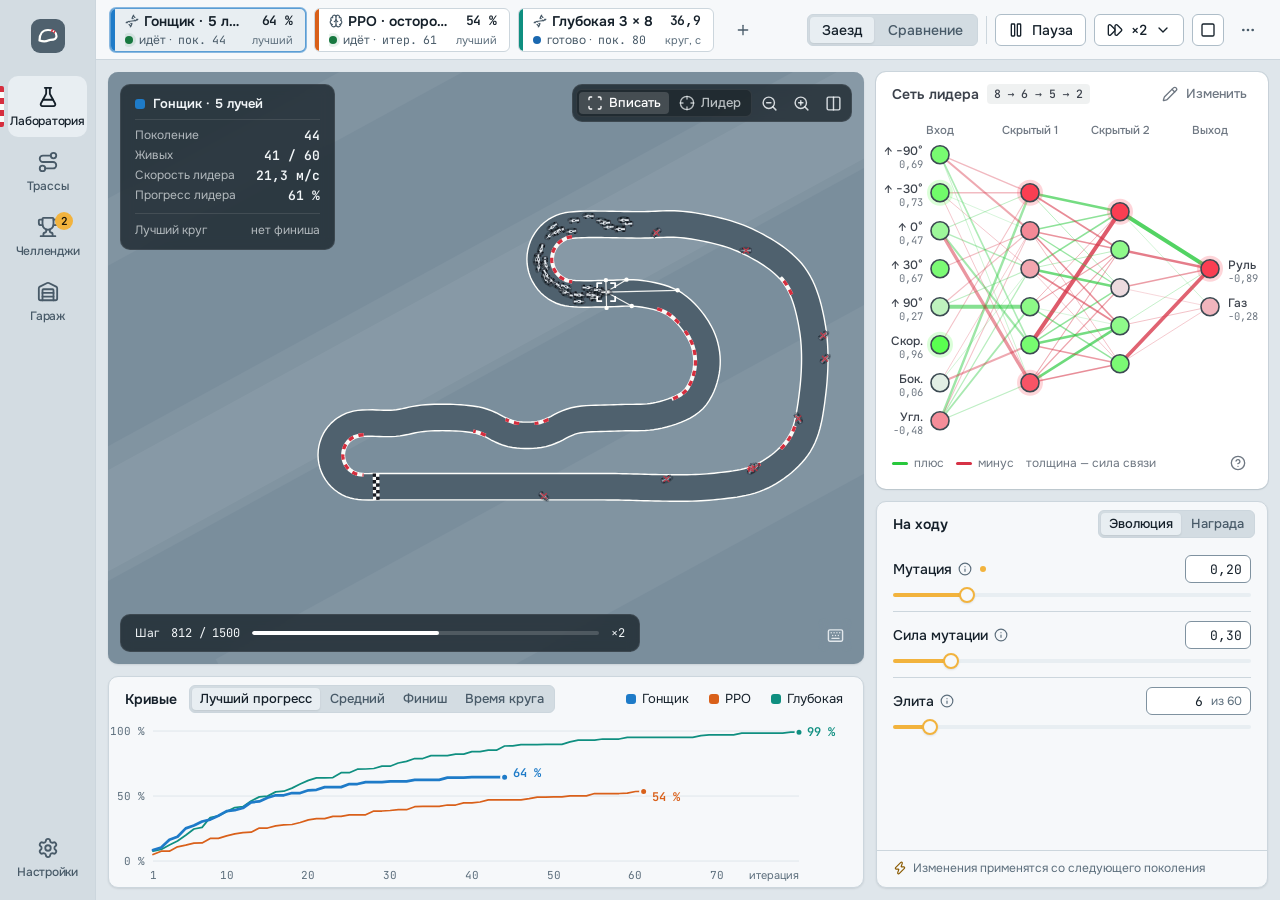
==== docs/design/lab-ui/prototype/lab.html @ db844279 "docs: add lab ui prototype Static clickable prototype of the lab screens: run view with two parallel" ====
<!doctype html>
<html lang="ru">
<head>
  <meta charset="utf-8">
  <meta name="viewport" content="width=device-width, initial-scale=1">
  <meta name="color-scheme" content="dark light">
  <title>Лаборатория — заезд</title>
  <link rel="stylesheet" href="assets/lab.css">
</head>
<body>
<script src="assets/icons.js"></script>
<div class="shell">
  <nav class="rail" aria-label="Разделы">
    <a class="rail-brand" href="index.html" aria-label="Лаборатория: на главную">
      <svg viewBox="0 0 34 34" aria-hidden="true"><rect width="34" height="34" rx="9" fill="#4f616e"/><path d="M8.5 21.5c0-6.5 3.4-10.5 8.5-10.5s8.5 2.6 8.5 6.2-3.6 3.6-6.2 3.6-3.2 3.2-10.8.7z" fill="none" stroke="#fffffc" stroke-width="2.2" stroke-linejoin="round"/><path d="M20.4 11.3l3.6 2.1" stroke="#d62e3e" stroke-width="2.8" stroke-dasharray="1.6 1.2"/></svg>
    </a>
    <a class="rail-item" href="lab.html" aria-current="page"><svg class="icon"><use href="#i-flask-conical"/></svg><span>Лаборатория</span></a>
    <a class="rail-item" href="track-editor.html"><svg class="icon"><use href="#i-route"/></svg><span>Трассы</span></a>
    <a class="rail-item" href="challenges.html"><svg class="icon"><use href="#i-trophy"/></svg><span>Челленджи</span><b class="rail-badge" aria-label="2 новых">2</b></a>
    <a class="rail-item" href="demo.html"><svg class="icon"><use href="#i-warehouse"/></svg><span>Гараж</span></a>
    <div class="rail-spacer"></div>
    <a class="rail-item" href="#settings"><svg class="icon"><use href="#i-settings"/></svg><span>Настройки</span></a>
  </nav>

  <main class="screen" id="main">
    <header class="runbar">
      <div class="run-tabs" role="tablist" aria-label="Запуски">
        <button class="run-tab" role="tab" aria-selected="true" style="--c: var(--run-1)">
          <span class="run-tab-name"><svg class="icon" aria-label="Эволюция"><use href="#i-dna"/></svg>Гонщик · 5 лучей</span>
          <span class="run-tab-best mono">64 %</span>
          <span class="run-tab-meta"><i class="dot dot-running" aria-hidden="true"></i>идёт · <span class="mono">пок. 44</span></span>
          <span class="run-tab-cap">лучший</span>
        </button>
        <button class="run-tab" role="tab" aria-selected="false" style="--c: var(--run-2)">
          <span class="run-tab-name"><svg class="icon" aria-label="PPO"><use href="#i-brain"/></svg>PPO · осторожный</span>
          <span class="run-tab-best mono">54 %</span>
          <span class="run-tab-meta"><i class="dot dot-running" aria-hidden="true"></i>идёт · <span class="mono">итер. 61</span></span>
          <span class="run-tab-cap">лучший</span>
        </button>
        <button class="run-tab" role="tab" aria-selected="false" style="--c: var(--run-3)">
          <span class="run-tab-name"><svg class="icon" aria-label="Эволюция"><use href="#i-dna"/></svg>Глубокая 3 × 8</span>
          <span class="run-tab-best mono">36,9</span>
          <span class="run-tab-meta"><i class="dot dot-finished" aria-hidden="true"></i>готово · <span class="mono">пок. 80</span></span>
          <span class="run-tab-cap">круг, с</span>
        </button>
        <a class="btn btn-ghost" href="new-run.html" title="Новый запуск (N)"><svg class="icon"><use href="#i-plus"/></svg><span class="new-label">Новый запуск</span></a>
      </div>

      <div class="transport" role="group" aria-label="Управление запуском «Гонщик · 5 лучей»">
        <div class="seg view-switch" data-seg role="group" aria-label="Вид">
          <button aria-pressed="true" onclick="location.href='lab.html'+location.search">Заезд</button>
          <button aria-pressed="false" onclick="location.href='compare.html'+location.search">Сравнение</button>
        </div>
        <span class="runbar-sep hide-narrow"></span>
        <button class="btn" title="Пауза (пробел)"><svg class="icon"><use href="#i-pause"/></svg><span class="label-wide">Пауза</span></button>
        <div class="seg seg-mono seg-speed" data-seg role="group" aria-label="Скорость симуляции">
          <button aria-pressed="false">×1</button><button aria-pressed="true">×2</button><button aria-pressed="false">×4</button><button aria-pressed="false">×8</button><button aria-pressed="false">макс</button>
        </div>
        <button class="btn speed-menu" title="Скорость симуляции (1–5)" aria-haspopup="menu"><svg class="icon"><use href="#i-fast-forward"/></svg><span class="mono">×2</span><svg class="icon"><use href="#i-chevron-down"/></svg></button>
        <button class="btn btn-icon" title="Остановить" aria-label="Остановить"><svg class="icon"><use href="#i-square"/></svg></button>
        <button class="btn btn-icon btn-ghost" title="Ещё" aria-label="Ещё действия" aria-haspopup="menu"><svg class="icon"><use href="#i-ellipsis"/></svg></button>
      </div>
    </header>

    <div class="lab-body" id="body">
      <div class="stage-wrap">
        <section class="stage" aria-label="Трасса circuit, запуск «Гонщик · 5 лучей»">
          <canvas id="stageA" tabindex="0" aria-label="Трасса с машинками. Колесо мыши — масштаб, перетаскивание — сдвиг"></canvas>
          <div class="stage-overlay tl">
            <dl class="glass hud" aria-label="Показатели поколения">
              <div class="hud-run"><i class="swatch" style="--c: var(--run-1)"></i>Гонщик · 5 лучей</div>
              <dt>Поколение</dt><dd>44</dd>
              <dt>Живых</dt><dd>41 / 60</dd>
              <dt class="hud-extra">Скорость лидера</dt><dd class="hud-extra">21,3 м/с</dd>
              <dt>Прогресс лидера</dt><dd>61 %</dd>
              <div class="hud-lap hud-extra"><span style="color: rgba(242,246,248,.68)">Лучший круг</span><span style="color: rgba(242,246,248,.68)">нет финиша</span></div>
            </dl>
          </div>
          <div class="stage-overlay tr">
            <div class="glass toolgroup" role="group" aria-label="Камера">
              <div class="seg seg-sm" data-seg>
                <button aria-pressed="true" title="Вписать трассу (C)"><svg class="icon"><use href="#i-scan"/></svg>Вписать</button>
                <button aria-pressed="false" title="Следить за лидером (C)"><svg class="icon"><use href="#i-crosshair"/></svg>Лидер</button>
              </div>
              <button class="glass-btn" aria-label="Уменьшить (−)" title="Уменьшить (−)"><svg class="icon"><use href="#i-zoom-out"/></svg></button>
              <button class="glass-btn" aria-label="Увеличить (+)" title="Увеличить (+)"><svg class="icon"><use href="#i-zoom-in"/></svg></button>
              <button class="glass-btn split-toggle" aria-label="Два запуска рядом (V)" title="Два запуска рядом (V)" onclick="toggleSplit()"><svg class="icon"><use href="#i-columns-2"/></svg></button>
            </div>
          </div>
          <div class="stage-overlay bl">
            <div class="glass gen-strip">
              <span>Шаг</span><span class="mono">812 / 1500</span>
              <span class="progress" aria-hidden="true"><i style="width: 54%"></i></span>
              <span class="mono hud-extra">×2</span>
            </div>
          </div>
          <div class="stage-overlay br">
            <button class="glass glass-btn" style="width:34px;height:34px" aria-label="Клавиши (?)" title="Клавиши (?)"><svg class="icon"><use href="#i-keyboard"/></svg></button>
          </div>
        </section>

        <section class="stage" id="stageBWrap" hidden aria-label="Трасса circuit, запуск «PPO · осторожный»">
          <canvas id="stageB"></canvas>
          <div class="stage-overlay tl">
            <dl class="glass hud">
              <div class="hud-run"><i class="swatch" style="--c: var(--run-2)"></i>PPO · осторожный</div>
              <dt>Итерация</dt><dd>61</dd>
              <dt>Машинок</dt><dd>32</dd>
              <dt>Прогресс лидера</dt><dd>54 %</dd>
            </dl>
          </div>
          <div class="stage-overlay tr">
            <div class="glass toolgroup"><div class="seg seg-sm" data-seg><button aria-pressed="true"><svg class="icon"><use href="#i-scan"/></svg>Вписать</button><button aria-pressed="false"><svg class="icon"><use href="#i-crosshair"/></svg>Лидер</button></div></div>
          </div>
        </section>
      </div>

      <aside class="side">
        <section class="board" aria-labelledby="net-title">
          <header class="card-head">
            <h2 class="card-title" id="net-title">Сеть лидера</h2>
            <span class="tag mono">8 → 6 → 5 → 2</span>
            <span class="head-spacer"></span>
            <button class="btn btn-ghost btn-sm" title="Структура меняется в новом запуске"><svg class="icon"><use href="#i-pencil"/></svg>Изменить</button>
          </header>
          <svg class="net" id="net" role="img" aria-label="Граф сети лидера: 8 входов, слои 6 и 5, 2 выхода"></svg>
          <footer class="board-foot">
            <span class="legend-swatch"><i style="background: var(--net-edge-pos)"></i>плюс</span>
            <span class="legend-swatch"><i style="background: var(--net-edge-neg)"></i>минус</span>
            <span>толщина — сила связи</span>
            <span class="head-spacer"></span>
            <button class="btn btn-ghost btn-sm btn-icon" aria-label="Как читать граф" title="Как читать граф"><svg class="icon"><use href="#i-circle-help"/></svg></button>
          </footer>
        </section>

        <section class="card live" aria-labelledby="live-title">
          <header class="card-head">
            <h2 class="card-title" id="live-title">На ходу</h2>
            <span class="head-spacer"></span>
            <div class="seg seg-sm" role="tablist" aria-label="Что менять на ходу">
              <button role="tab" aria-selected="true" aria-controls="live-evo">Эволюция</button>
              <button role="tab" aria-selected="false" aria-controls="live-reward">Награда</button>
            </div>
          </header>
          <div class="card-body">
            <div id="live-evo" role="tabpanel">
              <div class="param param-compact is-changed">
                <label class="param-label" for="mut">Мутация <span class="help" title="Какая доля весов меняется у каждого потомка"><svg class="icon"><use href="#i-info"/></svg></span></label>
                <span class="param-value"><span class="value-field"><input id="mut" value="0,20" inputmode="decimal" aria-label="Мутация, значение"></span></span>
                <input class="range param-range" type="range" min="0.01" max="1" step="0.01" value="0.2" aria-label="Мутация">
              </div>
              <div class="param param-compact">
                <label class="param-label" for="mscale">Сила мутации <span class="help" title="Насколько сильно меняется вес"><svg class="icon"><use href="#i-info"/></svg></span></label>
                <span class="param-value"><span class="value-field"><input id="mscale" value="0,30" inputmode="decimal" aria-label="Сила мутации, значение"></span></span>
                <input class="range param-range" type="range" min="0.01" max="2" step="0.01" value="0.3" aria-label="Сила мутации">
              </div>
              <div class="param param-compact">
                <label class="param-label" for="elite">Элита <span class="help" title="Сколько лучших переходят в новое поколение без изменений"><svg class="icon"><use href="#i-info"/></svg></span></label>
                <span class="param-value"><span class="value-field"><input id="elite" value="6" inputmode="numeric" aria-label="Элита, значение"><span class="unit">из 60</span></span></span>
                <input class="range param-range" type="range" min="1" max="59" step="1" value="6" data-fmt="int" aria-label="Элита">
              </div>
            <div class="live-extra">
                <h3 class="subhead" style="margin-top: 18px">Награда · сбалансированный <span class="head-spacer"></span><button class="btn btn-ghost btn-sm">Изменить</button></h3>
                <div class="reward-bar" aria-hidden="true"><i style="flex:1;background:var(--run-1)"></i><i style="flex:.3;background:var(--run-3)"></i><i style="flex:.15;background:var(--run-6)"></i><i style="flex:.15;background:var(--run-4)"></i></div>
                <div class="reward-legend"><span><i style="background:var(--run-1)"></i>прогресс 62 %</span><span><i style="background:var(--run-3)"></i>быстрый круг 19 %</span><span><i style="background:var(--run-6)"></i>скорость 9 %</span><span><i style="background:var(--run-4)"></i>центр 9 %</span></div>
              </div>
            </div>
            <div id="live-reward" role="tabpanel" hidden>
              <div class="reward-bar" aria-hidden="true"><i style="flex:1;background:var(--run-1)"></i><i style="flex:.3;background:var(--run-3)"></i><i style="flex:.15;background:var(--run-6)"></i><i style="flex:.15;background:var(--run-4)"></i></div>
              <div class="param param-compact"><span class="param-label">Прогресс</span><span class="param-value"><span class="value-field"><input value="1,00"></span></span><input class="range param-range" type="range" min="-1" max="2" step="0.05" value="1"></div>
              <div class="param param-compact"><span class="param-label">Быстрый круг</span><span class="param-value"><span class="value-field"><input value="0,30"></span></span><input class="range param-range" type="range" min="-1" max="2" step="0.05" value="0.3"></div>
            </div>
          </div>
          <p class="live-note"><svg class="icon"><use href="#i-zap"/></svg>Изменения применятся со следующего поколения</p>
        </section>
      </aside>

      <section class="card curves" aria-labelledby="curves-title">
        <header class="card-head">
          <h2 class="card-title" id="curves-title">Кривые</h2>
          <div class="seg seg-sm" data-seg role="group" aria-label="Показатель">
            <button aria-pressed="true">Лучший прогресс</button><button aria-pressed="false">Средний</button><button aria-pressed="false">Финиш</button><button aria-pressed="false">Время круга</button>
          </div>
          <div class="legend" aria-label="Запуски на графике">
            <button aria-pressed="true" style="--c: var(--run-1)"><i class="swatch"></i>Гонщик</button>
            <button aria-pressed="true" style="--c: var(--run-2)"><i class="swatch"></i>PPO</button>
            <button aria-pressed="true" style="--c: var(--run-3)"><i class="swatch"></i>Глубокая</button>
          </div>
        </header>
        <svg class="chart" id="chart" role="img" aria-label="Лучший прогресс по итерациям: Гонщик 61 %, PPO 54 %, Глубокая 100 %"></svg>
      </section>
    </div>
  </main>
</div>
<div class="toasts" aria-live="polite" id="toasts"></div>

<script src="assets/tracks.js"></script>
<script src="assets/proto.js"></script>
<script>
  const split = Proto.params.get('view') === 'split';
  function toggleSplit() {
    const p = new URLSearchParams(location.search);
    if (p.get('view') === 'split') p.delete('view'); else p.set('view', 'split');
    location.search = p.toString();
  }
  if (split) {
    document.getElementById('body').dataset.view = 'split';
    document.getElementById('stageBWrap').hidden = false;
    document.querySelectorAll('#stageA ~ .stage-overlay .hud-extra').forEach((e) => e.classList.add('sr-only'));
    document.querySelector('.split-toggle').setAttribute('aria-pressed', 'true');
    document.querySelector('.split-toggle').style.background = 'rgba(255,255,255,.18)';
  }
  if (Proto.params.get('toast')) {
    document.getElementById('toasts').innerHTML = '<div class="toast" role="status"><svg class="icon"><use href="#i-circle-check"/></svg><span class="toast-text">Мутация 0,20 применится со следующего поколения</span><button class="btn btn-ghost btn-sm">Отменить</button></div>';
  }
  window.render = function () {
    const C = Proto.css;
    Proto.drawScene(document.getElementById('stageA'), { track: 'circuit', cars: 60, crashed: 9, progress: 0.61, spread: 70, seed: 11, padTop: 40, pad: 36, padLeft: split ? 36 : 210, padBottom: 64 });
    if (split) Proto.drawScene(document.getElementById('stageB'), { track: 'circuit', cars: 32, crashed: 0, progress: 0.54, spread: 120, seed: 5, padTop: 120, pad: 30, padBottom: 30 });
    Proto.drawNetwork(document.getElementById('net'), {
      inputs: ['↑ −90°', '↑ −30°', '↑ 0°', '↑ 30°', '↑ 90°', 'Скор.', 'Бок.', 'Угл.'],
      hidden: [6, 5], outputs: ['Руль', 'Газ'], seed: 21,
      values: [0.69, 0.73, 0.47, 0.67, 0.27, 0.96, 0.06, -0.48],
    });
    const a = Proto.curve(3, 44, 0.66, 12, 0.04, 0.08);
    const b = Proto.curve(9, 61, 0.6, 30, 0.03, 0.05);
    const c = Proto.curve(4, 80, 1.0, 22, 0.05, 0.06);
    Proto.drawChart(document.getElementById('chart'), {
      xmax: 80, xstep: 10, xlabel: 'итерация', yticks: [0, 0.5, 1],
      series: [
        { name: 'Глубокая 3 × 8', color: C('--run-3'), data: c, width: 1.75 },
        { name: 'PPO · осторожный', color: C('--run-2'), data: b, width: 1.75, labelDy: 6 },
        { name: 'Гонщик · 5 лучей', color: C('--run-1'), data: a, width: 2.75, labelDy: -4 },
      ],
    });
  };
</script>
</body>
</html>
---- docs/design/lab-ui/prototype/assets/lab.css ----
/* ==========================================================================
   Лаборатория — design system (prototype).
   Layers: 1 fonts → 2 tokens → 3 base → 4 shell → 5 components → 6 screens → 7 responsive.
   Every colour, size and duration in layers 3–7 comes from a token of layer 2.
   ========================================================================== */

/* 1. Fonts (bundled, OFL 1.1; see ../ASSETS.md) ---------------------------- */
@font-face {
  font-family: "Onest Variable";
  font-style: normal;
  font-display: swap;
  font-weight: 100 900;
  src: url("fonts/onest-cyrillic-wght-normal.woff2") format("woff2-variations");
  unicode-range: U+0301, U+0400-045F, U+0490-0491, U+04B0-04B1, U+2116;
}
@font-face {
  font-family: "Onest Variable";
  font-style: normal;
  font-display: swap;
  font-weight: 100 900;
  src: url("fonts/onest-latin-wght-normal.woff2") format("woff2-variations");
  unicode-range: U+0000-00FF, U+0131, U+0152-0153, U+02BB-02BC, U+02C6, U+02DA, U+02DC, U+0304, U+0308, U+0329, U+2000-206F, U+20AC, U+2122, U+2191, U+2193, U+2212, U+2215, U+FEFF, U+FFFD;
}
@font-face {
  font-family: "Unbounded Variable";
  font-style: normal;
  font-display: swap;
  font-weight: 200 900;
  src: url("fonts/unbounded-cyrillic-wght-normal.woff2") format("woff2-variations");
  unicode-range: U+0301, U+0400-045F, U+0490-0491, U+04B0-04B1, U+2116;
}
@font-face {
  font-family: "Unbounded Variable";
  font-style: normal;
  font-display: swap;
  font-weight: 200 900;
  src: url("fonts/unbounded-latin-wght-normal.woff2") format("woff2-variations");
  unicode-range: U+0000-00FF, U+0131, U+0152-0153, U+02BB-02BC, U+02C6, U+02DA, U+02DC, U+0304, U+0308, U+0329, U+2000-206F, U+20AC, U+2122, U+2191, U+2193, U+2212, U+2215, U+FEFF, U+FFFD;
}
@font-face {
  font-family: "JetBrains Mono Variable";
  font-style: normal;
  font-display: swap;
  font-weight: 100 800;
  src: url("fonts/jetbrains-mono-cyrillic-wght-normal.woff2") format("woff2-variations");
  unicode-range: U+0301, U+0400-045F, U+0490-0491, U+04B0-04B1, U+2116;
}
@font-face {
  font-family: "JetBrains Mono Variable";
  font-style: normal;
  font-display: swap;
  font-weight: 100 800;
  src: url("fonts/jetbrains-mono-latin-wght-normal.woff2") format("woff2-variations");
  unicode-range: U+0000-00FF, U+0131, U+0152-0153, U+02BB-02BC, U+02C6, U+02DA, U+02DC, U+0304, U+0308, U+0329, U+2000-206F, U+20AC, U+2122, U+2191, U+2193, U+2212, U+2215, U+FEFF, U+FFFD;
}

/* 2. Tokens ------------------------------------------------------------------ */
:root {
  color-scheme: dark;

  /* type */
  --font-display: "Unbounded Variable", "Segoe UI", system-ui, sans-serif;
  --font-ui: "Onest Variable", "Segoe UI", system-ui, sans-serif;
  --font-mono: "JetBrains Mono Variable", "Cascadia Mono", Consolas, monospace;
  --fs-display-xl: 40px; --lh-display-xl: 44px;
  --fs-display-l: 28px;  --lh-display-l: 34px;
  --fs-title-l: 20px;    --lh-title-l: 28px;
  --fs-title-m: 16px;    --lh-title-m: 24px;
  --fs-body: 14px;       --lh-body: 20px;
  --fs-body-s: 13px;     --lh-body-s: 18px;
  --fs-label: 12px;      --lh-label: 16px;

  /* space (4 px grid) */
  --sp-1: 4px; --sp-2: 8px; --sp-3: 12px; --sp-4: 16px; --sp-5: 20px; --sp-6: 24px;
  --sp-8: 32px; --sp-10: 40px; --sp-12: 48px;

  /* sizes */
  --rail-w: 96px;
  --runbar-h: 60px;
  --side-w: 392px;
  --curves-h: 212px;
  --control-h: 32px;
  --control-h-sm: 28px;
  --control-h-lg: 40px;
  --icon-s: 16px;
  --icon-m: 20px;

  /* radii */
  --r-xs: 4px; --r-s: 6px; --r-m: 10px; --r-l: 14px; --r-pill: 999px;

  /* motion */
  --t-fast: 120ms; --t-base: 180ms; --t-panel: 240ms; --t-screen: 320ms;
  --ease-standard: cubic-bezier(0.2, 0, 0, 1);
  --ease-enter: cubic-bezier(0.05, 0.7, 0.1, 1);
  --ease-exit: cubic-bezier(0.3, 0, 1, 1);

  /* z */
  --z-hud: 10; --z-sticky: 20; --z-popover: 40; --z-dialog: 60; --z-toast: 80;

  /* scene: identical in both schemes, same values as racing/style.py */
  --scene-grass: #7a8e9c;
  --scene-road: #4f616e;
  --scene-line: #fffffc;
  --scene-curb: #d62e3e;
  --scene-curb-white: #fafaf8;

  /* network board (the "lightboard"), same hues as the pygame panel */
  --net-node-ring: #3c4a52;
  --net-node-neutral: #eceef0;
  --net-node-pos: #5aff50;
  --net-node-neg: #fa3e52;
  --net-edge-pos: #28c83c;
  --net-edge-neg: #d63246;

  /* ---- dark scheme (default) ---- */
  --bg: #10171d;
  --surface-1: #172028;
  --surface-2: #1e2932;
  --surface-3: #27343f;
  --surface-sunken: #0c1217;
  --border: #2b3944;
  --border-strong: #3d4e5b;
  --border-input: #647b8b;
  --text: #e8eef2;
  --text-2: #a7b6c2;
  --text-3: #8296a4;
  --accent: #f2b33d;
  --accent-hover: #f7c460;
  --accent-press: #dca030;
  --on-accent: #1a1406;
  --accent-text: #f5c25a;
  --accent-soft: rgba(242, 179, 61, 0.14);
  --focus: #f5c25a;
  --danger: #f0566a;
  --danger-soft: rgba(240, 86, 106, 0.14);
  --success: #4cd07d;
  --success-soft: rgba(76, 208, 125, 0.14);
  --warning: #f5a524;
  --warning-soft: rgba(245, 165, 36, 0.14);
  --info: #6cb6f5;
  --info-soft: rgba(108, 182, 245, 0.14);
  --best: #b07cff;
  --best-soft: rgba(176, 124, 255, 0.18);
  --star: #f7c04a;
  --star-empty: #3a4955;
  --hud-bg: rgba(16, 23, 29, 0.78);
  --hud-text: #f2f6f8;
  --scrim: rgba(6, 10, 13, 0.62);
  --board: #e3e9ed;
  --board-text: #3c424c;
  --board-muted: #5f6873;
  --board-line: #c9d2d8;
  --chart-grid: #26333d;
  --chart-axis: #8296a4;
  --run-1: #5db1f2; --run-2: #ff9152; --run-3: #3cc9b8; --run-4: #f57db8; --run-5: #b9d44a; --run-6: #e0c77e;
  --shadow-1: 0 1px 0 rgba(255, 255, 255, 0.03) inset, 0 1px 2px rgba(0, 0, 0, 0.35);
  --shadow-2: 0 8px 24px rgba(0, 0, 0, 0.45), 0 2px 6px rgba(0, 0, 0, 0.3);
  --shadow-3: 0 24px 64px rgba(0, 0, 0, 0.55), 0 4px 12px rgba(0, 0, 0, 0.35);
}

/* light scheme: values shared by the media query and the explicit attribute */
:root[data-theme="light"] {
  color-scheme: light;
  --bg: #dfe6eb;
  --surface-1: #f6f8fa;
  --surface-2: #ffffff;
  --surface-3: #e8eef2;
  --surface-sunken: #d3dce2;
  --border: #ccd6dd;
  --border-strong: #aebdc8;
  --border-input: #7f92a0;
  --text: #15202a;
  --text-2: #485a68;
  --text-3: #5c6e7c;
  --accent: #f2b33d;
  --accent-hover: #f6c25e;
  --accent-press: #e0a12e;
  --on-accent: #1a1406;
  --accent-text: #8a5a00;
  --accent-soft: rgba(242, 179, 61, 0.22);
  --focus: #a86b00;
  --danger: #c42639;
  --danger-soft: rgba(196, 38, 57, 0.1);
  --success: #17783f;
  --success-soft: rgba(23, 120, 63, 0.1);
  --warning: #9a5b00;
  --warning-soft: rgba(242, 160, 30, 0.16);
  --info: #1a68b0;
  --info-soft: rgba(26, 104, 176, 0.1);
  --best: #7a3fe0;
  --best-soft: rgba(122, 63, 224, 0.12);
  --star: #e9a417;
  --star-empty: #c3ced6;
  --hud-bg: rgba(18, 27, 34, 0.74);
  --scrim: rgba(21, 32, 42, 0.45);
  --board: #ffffff;
  --board-text: #3c424c;
  --board-muted: #6e7782;
  --board-line: #dde3e7;
  --chart-grid: #dfe6eb;
  --chart-axis: #5c6e7c;
  --run-1: #1e7bc8; --run-2: #d9601a; --run-3: #0f8f80; --run-4: #c93a86; --run-5: #6a8a0e; --run-6: #93782a;
  --shadow-1: 0 1px 2px rgba(21, 32, 42, 0.1);
  --shadow-2: 0 8px 24px rgba(21, 32, 42, 0.16), 0 2px 6px rgba(21, 32, 42, 0.08);
  --shadow-3: 0 24px 64px rgba(21, 32, 42, 0.24), 0 4px 12px rgba(21, 32, 42, 0.1);
}
@media (prefers-color-scheme: light) {
  :root:not([data-theme="dark"]) {
    color-scheme: light;
    --bg: #dfe6eb; --surface-1: #f6f8fa; --surface-2: #ffffff; --surface-3: #e8eef2; --surface-sunken: #d3dce2;
    --border: #ccd6dd; --border-strong: #aebdc8; --border-input: #7f92a0;
    --text: #15202a; --text-2: #485a68; --text-3: #5c6e7c;
    --accent-hover: #f6c25e; --accent-press: #e0a12e; --accent-text: #8a5a00; --accent-soft: rgba(242, 179, 61, 0.22);
    --focus: #a86b00; --danger: #c42639; --danger-soft: rgba(196, 38, 57, 0.1);
    --success: #17783f; --success-soft: rgba(23, 120, 63, 0.1); --warning: #9a5b00; --warning-soft: rgba(242, 160, 30, 0.16);
    --info: #1a68b0; --info-soft: rgba(26, 104, 176, 0.1); --best: #7a3fe0; --best-soft: rgba(122, 63, 224, 0.12);
    --star: #e9a417; --star-empty: #c3ced6; --hud-bg: rgba(18, 27, 34, 0.74); --scrim: rgba(21, 32, 42, 0.45);
    --board: #ffffff; --board-text: #3c424c; --board-muted: #6e7782; --board-line: #dde3e7;
    --chart-grid: #dfe6eb; --chart-axis: #5c6e7c;
    --run-1: #1e7bc8; --run-2: #d9601a; --run-3: #0f8f80; --run-4: #c93a86; --run-5: #6a8a0e; --run-6: #93782a;
    --shadow-1: 0 1px 2px rgba(21, 32, 42, 0.1);
    --shadow-2: 0 8px 24px rgba(21, 32, 42, 0.16), 0 2px 6px rgba(21, 32, 42, 0.08);
    --shadow-3: 0 24px 64px rgba(21, 32, 42, 0.24), 0 4px 12px rgba(21, 32, 42, 0.1);
  }
}

/* 3. Base -------------------------------------------------------------------- */
*, *::before, *::after { box-sizing: border-box; }
html, body { height: 100%; margin: 0; }
body {
  background: var(--bg);
  color: var(--text);
  font: 400 var(--fs-body)/var(--lh-body) var(--font-ui);
  -webkit-font-smoothing: antialiased;
  text-rendering: optimizeLegibility;
  font-feature-settings: "ss01" off;
}
h1, h2, h3, h4, p, ul, ol, dl, dd, figure { margin: 0; }
ul, ol { padding: 0; list-style: none; }
button, input, select, textarea { font: inherit; color: inherit; }
a { color: inherit; }
:focus-visible { outline: 2px solid var(--focus); outline-offset: 2px; border-radius: var(--r-s); }
::selection { background: var(--accent-soft); }
.sr-only { position: absolute; width: 1px; height: 1px; overflow: hidden; clip: rect(0 0 0 0); white-space: nowrap; }
.icon { width: var(--icon-m); height: var(--icon-m); flex: none; fill: none; stroke: currentColor; stroke-width: 1.75; stroke-linecap: round; stroke-linejoin: round; }
svg use { fill: none; stroke: currentColor; stroke-width: 2; stroke-linecap: round; stroke-linejoin: round; }
.icon-s { width: var(--icon-s); height: var(--icon-s); }
.mono, .num { font-family: var(--font-mono); font-variant-numeric: tabular-nums; letter-spacing: -0.01em; }
.muted { color: var(--text-2); }
.faint { color: var(--text-3); }
.display { font-family: var(--font-display); font-weight: 600; letter-spacing: -0.01em; }
* { scrollbar-width: thin; scrollbar-color: var(--border-strong) transparent; }

@media (prefers-reduced-motion: reduce) {
  *, *::before, *::after { animation-duration: 1ms !important; transition-duration: 1ms !important; }
}

/* 4. Shell -------------------------------------------------------------------- */
.shell {
  display: grid;
  grid-template-columns: var(--rail-w) minmax(0, 1fr);
  height: 100vh;
  min-height: 560px;
}
.rail {
  display: flex;
  flex-direction: column;
  align-items: stretch;
  gap: var(--sp-1);
  padding: var(--sp-3) var(--sp-2);
  background: var(--surface-sunken);
  border-right: 1px solid var(--border);
}
.rail-brand {
  display: grid;
  place-items: center;
  height: 48px;
  margin-bottom: var(--sp-3);
  color: var(--text);
  text-decoration: none;
}
.rail-brand svg { width: 34px; height: 34px; }
.rail-item {
  position: relative;
  display: flex;
  flex-direction: column;
  align-items: center;
  gap: 5px;
  padding: 10px 2px 8px;
  border-radius: var(--r-m);
  color: var(--text-2);
  font-size: var(--fs-label);
  line-height: var(--lh-label);
  font-weight: 500;
  text-decoration: none;
  letter-spacing: -0.02em;
  transition: background var(--t-fast) var(--ease-standard), color var(--t-fast) var(--ease-standard);
}
.rail-item .icon { width: 22px; height: 22px; }
.rail-item:hover { background: var(--surface-2); color: var(--text); }
.rail-item[aria-current="page"] { background: var(--surface-3); color: var(--text); }
/* signature: the active section is marked with a curb */
.rail-item[aria-current="page"]::before {
  content: "";
  position: absolute;
  left: -8px; top: 10px; bottom: 10px;
  width: 4px;
  border-radius: 0 2px 2px 0;
  background: repeating-linear-gradient(180deg, var(--scene-curb) 0 6px, var(--scene-curb-white) 6px 12px);
}
.rail-badge {
  position: absolute;
  top: 6px; right: 14px;
  min-width: 18px; height: 18px;
  padding: 0 5px;
  border-radius: var(--r-pill);
  background: var(--accent);
  color: var(--on-accent);
  font: 600 11px/18px var(--font-mono);
  text-align: center;
}
.rail-spacer { flex: 1; }

.screen { min-width: 0; min-height: 0; display: flex; flex-direction: column; overflow: hidden; }
.screen-head {
  display: flex;
  align-items: center;
  gap: var(--sp-4);
  min-height: var(--runbar-h);
  padding: var(--sp-2) var(--sp-5);
  border-bottom: 1px solid var(--border);
  background: var(--surface-1);
}
.screen-title { font: 600 var(--fs-title-l)/var(--lh-title-l) var(--font-display); letter-spacing: -0.015em; white-space: nowrap; }
.screen-sub { color: var(--text-2); font-size: var(--fs-body-s); }
.crumbs { display: flex; align-items: center; gap: var(--sp-2); color: var(--text-2); font-size: var(--fs-body-s); }
.crumbs a { text-decoration: none; }
.crumbs a:hover { color: var(--text); text-decoration: underline; }
.head-spacer { flex: 1; }
.head-actions { display: flex; align-items: center; gap: var(--sp-2); }
.screen-body { flex: 1; min-height: 0; overflow: auto; }

/* 5. Components --------------------------------------------------------------- */

/* buttons */
.btn {
  --btn-bg: var(--surface-2);
  --btn-fg: var(--text);
  --btn-border: var(--border-strong);
  display: inline-flex;
  align-items: center;
  justify-content: center;
  gap: var(--sp-2);
  height: var(--control-h);
  padding: 0 var(--sp-3);
  border: 1px solid var(--btn-border);
  border-radius: var(--r-s);
  background: var(--btn-bg);
  color: var(--btn-fg);
  font-weight: 500;
  white-space: nowrap;
  cursor: pointer;
  text-decoration: none;
  transition: background var(--t-fast) var(--ease-standard), border-color var(--t-fast) var(--ease-standard), transform var(--t-fast) var(--ease-standard);
}
.btn .icon { width: var(--icon-s); height: var(--icon-s); stroke-width: 2; }
.btn:hover { --btn-bg: var(--surface-3); }
.btn:active { transform: translateY(1px); }
.btn[disabled], .btn[aria-disabled="true"] { opacity: 0.45; cursor: not-allowed; transform: none; }
.btn-primary { --btn-bg: var(--accent); --btn-fg: var(--on-accent); --btn-border: transparent; font-weight: 600; }
.btn-primary:hover { --btn-bg: var(--accent-hover); }
.btn-primary:active { --btn-bg: var(--accent-press); }
.btn-primary[aria-disabled="true"], .btn-primary[disabled] { --btn-bg: var(--surface-3); --btn-fg: var(--text-3); opacity: 1; }
.btn-ghost { --btn-bg: transparent; --btn-border: transparent; color: var(--text-2); }
.btn-ghost:hover { --btn-bg: var(--surface-3); color: var(--text); }
.btn-danger { --btn-fg: var(--danger); }
.btn-danger:hover { --btn-bg: var(--danger-soft); }
.btn-icon { width: var(--control-h); padding: 0; }
.btn-sm { height: var(--control-h-sm); padding: 0 var(--sp-2); font-size: var(--fs-body-s); }
.btn-sm.btn-icon { width: var(--control-h-sm); }
.btn-lg { height: var(--control-h-lg); padding: 0 var(--sp-5); font-size: 15px; }
.btn-lg .icon { width: 18px; height: 18px; }
.btn.is-loading { pointer-events: none; color: transparent; position: relative; }
.btn.is-loading::after {
  content: ""; position: absolute; width: 14px; height: 14px; border-radius: 50%;
  border: 2px solid var(--on-accent); border-right-color: transparent; animation: spin 0.8s linear infinite;
}
@keyframes spin { to { transform: rotate(360deg); } }

/* key caps */
.kbd {
  display: inline-grid; place-items: center;
  min-width: 20px; height: 20px; padding: 0 5px;
  border: 1px solid var(--border-strong); border-bottom-width: 2px; border-radius: var(--r-xs);
  background: var(--surface-2); color: var(--text-2);
  font: 500 11px/1 var(--font-mono);
}

/* segmented control */
.seg {
  display: inline-flex;
  padding: 2px;
  gap: 2px;
  border-radius: var(--r-s);
  background: var(--surface-sunken);
  border: 1px solid var(--border);
}
.seg button {
  display: inline-flex; align-items: center; gap: 6px;
  height: calc(var(--control-h) - 6px);
  padding: 0 var(--sp-3);
  border: 0; border-radius: var(--r-xs);
  background: transparent; color: var(--text-2);
  font-weight: 500; white-space: nowrap; cursor: pointer;
  transition: background var(--t-fast) var(--ease-standard), color var(--t-fast) var(--ease-standard);
}
.seg button:hover { color: var(--text); }
.seg button[aria-pressed="true"], .seg button[aria-checked="true"], .seg button[aria-selected="true"] {
  background: var(--surface-3); color: var(--text); box-shadow: var(--shadow-1);
}
.seg button .icon { width: var(--icon-s); height: var(--icon-s); }
.seg-sm button { height: 22px; padding: 0 var(--sp-2); font-size: var(--fs-body-s); }
.seg-mono button { font-family: var(--font-mono); font-size: var(--fs-body-s); }

/* switch */
.switch { display: inline-flex; align-items: center; gap: var(--sp-2); cursor: pointer; }
.switch input { position: absolute; opacity: 0; width: 1px; height: 1px; }
.switch .track {
  position: relative; width: 34px; height: 20px; flex: none;
  border-radius: var(--r-pill); background: var(--surface-3); border: 1px solid var(--border-input);
  transition: background var(--t-base) var(--ease-standard), border-color var(--t-base) var(--ease-standard);
}
.switch .track::after {
  content: ""; position: absolute; top: 2px; left: 2px; width: 14px; height: 14px; border-radius: 50%;
  background: var(--text-2); transition: transform var(--t-base) var(--ease-standard), background var(--t-base);
}
.switch input:checked + .track { background: var(--accent); border-color: var(--accent); }
.switch input:checked + .track::after { transform: translateX(14px); background: var(--on-accent); }
.switch input:focus-visible + .track { outline: 2px solid var(--focus); outline-offset: 2px; }
.switch input:disabled + .track { opacity: 0.45; }

/* toggle chips (inputs / outputs / filters) */
.chip {
  display: inline-flex; align-items: center; gap: 6px;
  height: var(--control-h-sm);
  padding: 0 10px;
  border: 1px solid var(--border-strong);
  border-radius: var(--r-pill);
  background: transparent;
  color: var(--text-2);
  font-size: var(--fs-body-s);
  font-weight: 500;
  white-space: nowrap;
  cursor: pointer;
  transition: background var(--t-fast), color var(--t-fast), border-color var(--t-fast);
}
.chip .icon { width: 14px; height: 14px; stroke-width: 2.25; }
.chip:hover { color: var(--text); border-color: var(--border-input); }
.chip[aria-pressed="true"] { background: var(--accent-soft); border-color: color-mix(in srgb, var(--accent) 55%, transparent); color: var(--text); }
.chip[aria-pressed="true"] .icon { color: var(--accent-text); }
.chip.is-locked { cursor: default; background: var(--surface-3); border-color: transparent; color: var(--text); }
.chip-dashed { border-style: dashed; }
.chip .mono { font-size: 12px; }

/* tags & badges */
.tag {
  display: inline-flex; align-items: center; gap: 4px;
  height: 20px; padding: 0 7px;
  border-radius: var(--r-xs);
  background: var(--surface-3);
  color: var(--text-2);
  font-size: 11.5px; font-weight: 500; line-height: 20px; white-space: nowrap;
}
.tag .icon { width: 12px; height: 12px; stroke-width: 2.25; }
.tag-live { background: var(--accent-soft); color: var(--accent-text); }
.tag-ok { background: var(--success-soft); color: var(--success); }
.tag-warn { background: var(--warning-soft); color: var(--warning); }
.tag-err { background: var(--danger-soft); color: var(--danger); }
.tag-best { background: var(--best-soft); color: var(--best); }
.tag-info { background: var(--info-soft); color: var(--info); }

.dot { display: inline-block; width: 8px; height: 8px; border-radius: 50%; background: var(--text-3); flex: none; }
.dot-running { background: var(--success); box-shadow: 0 0 0 3px var(--success-soft); animation: pulse 1.6s var(--ease-standard) infinite; }
.dot-paused { background: var(--warning); }
.dot-finished { background: var(--info); }
.dot-error { background: var(--danger); }
@keyframes pulse { 50% { box-shadow: 0 0 0 5px transparent; } }

/* cards */
.card {
  display: flex; flex-direction: column; min-height: 0;
  border: 1px solid var(--border);
  border-radius: var(--r-m);
  background: var(--surface-1);
  box-shadow: var(--shadow-1);
}
.card-head {
  display: flex; align-items: center; gap: var(--sp-2);
  min-height: 44px;
  padding: var(--sp-2) var(--sp-3) var(--sp-2) var(--sp-4);
}
.card-title { font-size: var(--fs-body); font-weight: 600; white-space: nowrap; }
.card-body { padding: 0 var(--sp-4) var(--sp-4); min-height: 0; }
.card-foot { display: flex; align-items: center; gap: var(--sp-2); padding: var(--sp-3) var(--sp-4); border-top: 1px solid var(--border); }
.section-title { font-size: var(--fs-title-m); line-height: var(--lh-title-m); font-weight: 600; }
.eyebrow { color: var(--text-3); font-size: var(--fs-label); line-height: var(--lh-label); font-weight: 500; }

/* tabs */
.tabs { display: flex; gap: var(--sp-4); border-bottom: 1px solid var(--border); padding: 0 var(--sp-4); }
.tabs button {
  position: relative; height: 36px; padding: 0; border: 0; background: none;
  color: var(--text-2); font-weight: 500; cursor: pointer;
}
.tabs button:hover { color: var(--text); }
.tabs button[aria-selected="true"] { color: var(--text); }
.tabs button[aria-selected="true"]::after {
  content: ""; position: absolute; left: 0; right: 0; bottom: -1px; height: 2px; border-radius: 2px; background: var(--accent);
}

/* form fields */
.field { display: grid; gap: 6px; }
.field-label { display: flex; align-items: center; gap: 6px; font-weight: 500; font-size: var(--fs-body); }
.field-label .help { color: var(--text-3); display: inline-grid; cursor: help; }
.field-label .help .icon { width: 14px; height: 14px; }
.field-hint { color: var(--text-2); font-size: var(--fs-body-s); line-height: var(--lh-body-s); }
.field-error { display: flex; gap: 6px; align-items: flex-start; color: var(--danger); font-size: var(--fs-body-s); line-height: var(--lh-body-s); }
.field-error .icon { width: 14px; height: 14px; margin-top: 2px; }
.input, .select {
  height: var(--control-h);
  padding: 0 var(--sp-3);
  border: 1px solid var(--border-input);
  border-radius: var(--r-s);
  background: var(--surface-2);
  color: var(--text);
  min-width: 0;
  transition: border-color var(--t-fast), box-shadow var(--t-fast);
}
.input:hover, .select:hover { border-color: var(--text-3); }
.input:focus, .select:focus { outline: none; border-color: var(--focus); box-shadow: 0 0 0 3px var(--accent-soft); }
.input[aria-invalid="true"] { border-color: var(--danger); box-shadow: 0 0 0 3px var(--danger-soft); }
.select {
  appearance: none;
  padding-right: 32px;
  background-image: linear-gradient(45deg, transparent 50%, var(--text-2) 50%), linear-gradient(135deg, var(--text-2) 50%, transparent 50%);
  background-position: calc(100% - 17px) 14px, calc(100% - 12px) 14px;
  background-size: 5px 5px;
  background-repeat: no-repeat;
}
.value-field {
  display: inline-flex; align-items: center;
  height: var(--control-h-sm);
  border: 1px solid var(--border-input);
  border-radius: var(--r-s);
  background: var(--surface-2);
  overflow: hidden;
}
.value-field input {
  width: 64px; height: 100%; padding: 0 var(--sp-2);
  border: 0; background: transparent; text-align: right;
  font-family: var(--font-mono); font-size: var(--fs-body-s); font-variant-numeric: tabular-nums;
}
.value-field input:focus { outline: none; }
.value-field:focus-within { border-color: var(--focus); box-shadow: 0 0 0 3px var(--accent-soft); }
.value-field .unit { padding-right: var(--sp-2); color: var(--text-3); font-size: 12px; }

/* slider row: label, hint, range, value field */
.param {
  display: grid;
  grid-template-columns: minmax(0, 1fr) auto;
  grid-template-areas: "label value" "range range" "hint hint";
  column-gap: var(--sp-3);
  row-gap: 6px;
  padding: var(--sp-3) 0;
}
.param + .param { border-top: 1px solid var(--border); }
.param-label { grid-area: label; display: flex; align-items: center; gap: 6px; min-width: 0; font-weight: 500; }
.param-label .help { color: var(--text-3); display: inline-grid; }
.param-label .help .icon { width: 14px; height: 14px; }
.param-value { grid-area: value; display: flex; align-items: center; gap: 6px; }
.param-range { grid-area: range; }
.param-hint { grid-area: hint; color: var(--text-2); font-size: var(--fs-body-s); line-height: var(--lh-body-s); }
.param.is-changed .param-label::after {
  content: ""; width: 6px; height: 6px; border-radius: 50%; background: var(--accent); margin-left: 2px;
}
.param-reset { color: var(--text-3); }
.param-compact { grid-template-areas: "label value" "range range"; padding: 9px 0 6px; row-gap: 2px; }

input[type="range"].range {
  --p: 50%;
  width: 100%; height: 20px; margin: 0;
  appearance: none; background: transparent; cursor: pointer;
}
input[type="range"].range::-webkit-slider-runnable-track {
  height: 4px; border-radius: 2px;
  background: linear-gradient(90deg, var(--accent) 0 var(--p), var(--surface-3) var(--p) 100%);
}
input[type="range"].range::-webkit-slider-thumb {
  appearance: none; width: 16px; height: 16px; margin-top: -6px; border-radius: 50%;
  background: var(--surface-1); border: 2px solid var(--accent); box-shadow: var(--shadow-1);
  transition: transform var(--t-fast) var(--ease-standard);
}
input[type="range"].range:hover::-webkit-slider-thumb { transform: scale(1.12); }
input[type="range"].range:focus-visible { outline: none; }
input[type="range"].range:focus-visible::-webkit-slider-thumb { outline: 2px solid var(--focus); outline-offset: 2px; }
input[type="range"].range::-moz-range-track { height: 4px; border-radius: 2px; background: var(--surface-3); }
input[type="range"].range::-moz-range-progress { height: 4px; border-radius: 2px; background: var(--accent); }
input[type="range"].range::-moz-range-thumb { width: 12px; height: 12px; border-radius: 50%; background: var(--surface-1); border: 2px solid var(--accent); }
.range-scale { display: flex; justify-content: space-between; color: var(--text-3); font: 11px/14px var(--font-mono); margin-top: -2px; }

/* stepper */
.stepper {
  display: inline-flex; align-items: center;
  height: var(--control-h-sm);
  border: 1px solid var(--border-input);
  border-radius: var(--r-s);
  background: var(--surface-2);
}
.stepper button {
  display: grid; place-items: center; width: 26px; height: 100%;
  border: 0; background: none; color: var(--text-2); cursor: pointer;
}
.stepper button:hover { color: var(--text); background: var(--surface-3); }
.stepper button .icon { width: 14px; height: 14px; stroke-width: 2.25; }
.stepper output { min-width: 26px; text-align: center; font: 600 var(--fs-body-s)/1 var(--font-mono); }

/* callouts */
.callout {
  display: flex; gap: var(--sp-3); align-items: flex-start;
  padding: var(--sp-3) var(--sp-4);
  border-radius: var(--r-s);
  background: var(--info-soft);
  color: var(--text);
  font-size: var(--fs-body-s); line-height: var(--lh-body-s);
}
.callout > .icon { width: 18px; height: 18px; color: var(--info); margin-top: 0; }
.callout strong { font-weight: 600; }
.callout-warn { background: var(--warning-soft); }
.callout-warn > .icon { color: var(--warning); }
.callout-err { background: var(--danger-soft); }
.callout-err > .icon { color: var(--danger); }
.callout-ok { background: var(--success-soft); }
.callout-ok > .icon { color: var(--success); }

/* tooltip & popover */
.tooltip {
  position: absolute; z-index: var(--z-popover);
  max-width: 260px;
  padding: 6px 10px;
  border-radius: var(--r-s);
  background: var(--text); color: var(--bg);
  font-size: var(--fs-body-s); line-height: var(--lh-body-s);
  box-shadow: var(--shadow-2);
  pointer-events: none;
}
.tooltip .kbd { background: transparent; color: inherit; border-color: color-mix(in srgb, var(--bg) 40%, transparent); }
.popover {
  position: absolute; z-index: var(--z-popover);
  min-width: 220px;
  padding: var(--sp-2);
  border: 1px solid var(--border-strong);
  border-radius: var(--r-m);
  background: var(--surface-2);
  box-shadow: var(--shadow-2);
  animation: pop-in var(--t-base) var(--ease-enter);
}
@keyframes pop-in { from { opacity: 0; transform: translateY(-4px) scale(0.98); } }
.menu-item {
  display: flex; align-items: center; gap: var(--sp-3);
  width: 100%; height: 32px; padding: 0 var(--sp-2);
  border: 0; border-radius: var(--r-xs); background: none; color: var(--text); text-align: left; cursor: pointer;
}
.menu-item:hover { background: var(--surface-3); }
.menu-item .icon { width: var(--icon-s); height: var(--icon-s); color: var(--text-2); }
.menu-item .kbd { margin-left: auto; }
.menu-item.danger, .menu-item.danger .icon { color: var(--danger); }
.board .popover { background: #ffffff; border-color: var(--board-line); color: var(--board-text); box-shadow: 0 12px 32px rgba(21, 32, 42, 0.18), 0 2px 6px rgba(21, 32, 42, 0.1); }
.board .popover .faint { color: var(--board-muted); }
.board .menu-item { color: var(--board-text); }
.board .menu-item:hover { background: #f1f4f6; }
.board .menu-item .icon { color: var(--board-muted); }
.board .menu-item.danger, .board .menu-item.danger .icon { color: #c42639; }
.board .kbd { background: #f6f8fa; border-color: var(--board-line); color: var(--board-muted); }
.menu-sep { height: 1px; margin: var(--sp-1) var(--sp-2); background: var(--border); }

/* toast */
.toasts { position: fixed; z-index: var(--z-toast); right: var(--sp-5); bottom: var(--sp-5); display: grid; gap: var(--sp-2); }
.toast {
  display: flex; align-items: center; gap: var(--sp-3);
  min-width: 300px; max-width: 420px;
  padding: 10px var(--sp-2) 10px var(--sp-4);
  border: 1px solid var(--border-strong);
  border-radius: var(--r-m);
  background: var(--surface-2);
  box-shadow: var(--shadow-2);
  animation: toast-in var(--t-panel) var(--ease-enter);
}
.toast > .icon { color: var(--success); width: 18px; height: 18px; }
.toast-text { flex: 1; }
@keyframes toast-in { from { opacity: 0; transform: translateY(12px); } }

/* dialog */
.scrim { position: fixed; inset: 0; z-index: var(--z-dialog); background: var(--scrim); display: grid; place-items: center; padding: var(--sp-6); animation: fade var(--t-panel) var(--ease-standard); }
@keyframes fade { from { opacity: 0; } }
.dialog {
  width: min(720px, 100%);
  max-height: calc(100vh - 48px);
  overflow: auto;
  border: 1px solid var(--border-strong);
  border-radius: var(--r-l);
  background: var(--surface-1);
  box-shadow: var(--shadow-3);
  animation: dialog-in var(--t-screen) var(--ease-enter);
}
@keyframes dialog-in { from { opacity: 0; transform: translateY(16px) scale(0.98); } }

/* tables */
.table { width: 100%; border-collapse: separate; border-spacing: 0; font-size: var(--fs-body); }
.table th {
  position: sticky; top: 0; z-index: 1;
  height: 40px; padding: 0 var(--sp-3);
  background: var(--surface-1);
  border-bottom: 1px solid var(--border-strong);
  color: var(--text-2); font-size: var(--fs-label); font-weight: 500; text-align: left; white-space: nowrap;
}
.table th.num, .table td.num { text-align: right; }
.table th.num { font-family: var(--font-ui); letter-spacing: 0; }
.table th button { all: unset; display: inline-flex; align-items: center; gap: 4px; cursor: pointer; }
.table th button:hover { color: var(--text); }
.table th button:focus-visible { outline: 2px solid var(--focus); border-radius: 2px; }
.table th[aria-sort] { color: var(--text); }
.table th .icon { width: 12px; height: 12px; }
.table td { height: 52px; padding: 0 var(--sp-3); border-bottom: 1px solid var(--border); white-space: nowrap; }
.table tbody tr { transition: background var(--t-fast); }
.table tbody tr:hover { background: var(--surface-2); }
.table tbody tr[aria-selected="true"] { background: color-mix(in srgb, var(--accent) 6%, transparent); }
.cell-best { display: inline-flex; align-items: center; gap: 6px; padding: 2px 8px; margin-right: -8px; border-radius: var(--r-xs); background: var(--best-soft); color: var(--best); font-weight: 600; }
.cell-pb { color: var(--success); }

/* progress */
.progress { height: 4px; border-radius: 2px; background: var(--surface-3); overflow: hidden; }
.progress > i { display: block; height: 100%; background: var(--accent); border-radius: 2px; }

/* stars */
.stars { display: inline-flex; gap: 2px; }
.stars .icon { width: 18px; height: 18px; color: var(--star-empty); fill: var(--star-empty); stroke-width: 0; }
.stars .icon.on { color: var(--star); fill: var(--star); }
.stars-lg .icon { width: 26px; height: 26px; }

/* skeleton */
.skeleton { border-radius: var(--r-s); background: linear-gradient(90deg, var(--surface-2), var(--surface-3), var(--surface-2)); background-size: 200% 100%; animation: shimmer 1.4s linear infinite; }
@keyframes shimmer { to { background-position: -200% 0; } }

/* empty state */
.empty { display: grid; justify-items: center; gap: var(--sp-3); max-width: 420px; text-align: center; }
.empty h2 { font: 600 var(--fs-title-l)/var(--lh-title-l) var(--font-display); }
.empty p { color: var(--text-2); }

/* run colour swatch */
.swatch { width: 10px; height: 10px; border-radius: 3px; background: var(--c, var(--run-1)); flex: none; }

/* 6. Screens ------------------------------------------------------------------- */

/* --- run bar (top of the lab) --- */
.runbar {
  display: flex; align-items: center; gap: var(--sp-3);
  height: var(--runbar-h);
  padding: 0 var(--sp-4) 0 var(--sp-3);
  border-bottom: 1px solid var(--border);
  background: var(--surface-1);
}
.run-tabs { display: flex; align-items: center; gap: var(--sp-2); min-width: 0; overflow-x: auto; scrollbar-width: none; padding: 2px; }
.run-tab {
  position: relative;
  flex: none;
  display: grid;
  grid-template-columns: minmax(0, 1fr) auto;
  column-gap: var(--sp-2);
  row-gap: 2px;
  align-content: center;
  width: 196px; height: 44px;
  padding: 0 var(--sp-3) 0 14px;
  border: 1px solid var(--border);
  border-radius: var(--r-s);
  background: var(--surface-2);
  text-align: left;
  cursor: pointer;
  overflow: hidden;
  transition: background var(--t-fast), border-color var(--t-fast);
}
.run-tab::before { content: ""; position: absolute; left: 0; top: 0; bottom: 0; width: 4px; background: var(--c); }
.run-tab:hover { background: var(--surface-3); }
.run-tab[aria-selected="true"] { background: var(--surface-3); border-color: color-mix(in srgb, var(--c) 70%, transparent); box-shadow: 0 0 0 1px color-mix(in srgb, var(--c) 50%, transparent); }
.run-tab-name .icon { width: 14px; height: 14px; margin-right: 5px; vertical-align: -2px; color: var(--text-2); }
.run-tab-name { font-weight: 600; font-size: var(--fs-body); line-height: 18px; white-space: nowrap; overflow: hidden; text-overflow: ellipsis; }
.run-tab-best { font: 600 13px/18px var(--font-mono); font-variant-numeric: tabular-nums; text-align: right; }
.run-tab-meta { display: flex; align-items: center; gap: 6px; min-width: 0; color: var(--text-2); font-size: 12px; line-height: 16px; white-space: nowrap; overflow: hidden; }
.run-tab-meta .mono { font-size: 11.5px; }
.run-tab-cap { color: var(--text-3); font-size: 11px; line-height: 16px; text-align: right; white-space: nowrap; }
.runbar-sep { width: 1px; height: 28px; background: var(--border); flex: none; }
.transport { display: flex; align-items: center; gap: var(--sp-2); margin-left: auto; flex: none; }

/* --- lab body --- */
.lab-body {
  flex: 1; min-height: 0;
  display: grid;
  grid-template-columns: minmax(0, 1fr) var(--side-w);
  grid-template-rows: minmax(0, 1fr) var(--curves-h);
  grid-template-areas: "stage side" "curves side";
  gap: var(--sp-3);
  padding: var(--sp-3);
}
.stage-wrap { grid-area: stage; min-height: 0; display: grid; gap: var(--sp-3); grid-template-columns: minmax(0, 1fr); }
.lab-body[data-view="split"] .stage-wrap { grid-template-columns: repeat(2, minmax(0, 1fr)); }
.stage {
  position: relative; min-height: 0; min-width: 0;
  border-radius: var(--r-m);
  overflow: hidden;
  background: var(--scene-grass);
  box-shadow: var(--shadow-1), 0 0 0 1px var(--border) inset;
}
.stage canvas { position: absolute; inset: 0; width: 100%; height: 100%; display: block; }
.stage-overlay { position: absolute; z-index: var(--z-hud); display: flex; gap: var(--sp-2); align-items: center; }
.stage-overlay.tl { top: var(--sp-3); left: var(--sp-3); align-items: flex-start; }
.stage-overlay.tr { top: var(--sp-3); right: var(--sp-3); }
.stage-overlay.bl { bottom: var(--sp-3); left: var(--sp-3); right: 140px; }
.stage-overlay.br { bottom: var(--sp-3); right: var(--sp-3); }
.glass {
  background: var(--hud-bg);
  color: var(--hud-text);
  border: 1px solid rgba(255, 255, 255, 0.08);
  border-radius: var(--r-m);
  backdrop-filter: blur(6px);
}
.hud { display: grid; grid-template-columns: auto auto; column-gap: var(--sp-5); row-gap: 3px; padding: 10px 14px; font-size: 12px; line-height: 17px; }
.hud dt { color: rgba(242, 246, 248, 0.68); }
.hud dd { font: 600 13px/17px var(--font-mono); text-align: right; font-variant-numeric: tabular-nums; }
.hud-run { grid-column: 1 / -1; display: flex; align-items: center; gap: 8px; margin-bottom: 4px; padding-bottom: 7px; border-bottom: 1px solid rgba(255, 255, 255, 0.1); font-weight: 600; font-size: 13px; }
.hud-lap { grid-column: 1 / -1; display: flex; align-items: baseline; justify-content: space-between; gap: var(--sp-3); margin-top: 6px; padding-top: 8px; border-top: 1px solid rgba(255, 255, 255, 0.1); }
.hud-lap b { font: 600 20px/24px var(--font-display); letter-spacing: -0.01em; color: #fff; }
.hud-lap b small { font-size: 13px; color: rgba(242, 246, 248, 0.7); margin-left: 2px; }
.hud-lap .tag-best { background: rgba(176, 124, 255, 0.3); color: #e6d6ff; }
.glass .seg { background: rgba(0, 0, 0, 0.25); border-color: rgba(255, 255, 255, 0.08); }
.glass .seg button { color: rgba(242, 246, 248, 0.72); }
.glass .seg button[aria-pressed="true"] { background: rgba(255, 255, 255, 0.16); color: #fff; box-shadow: none; }
.glass-btn { display: grid; place-items: center; width: 30px; height: 30px; border: 0; border-radius: var(--r-s); background: transparent; color: rgba(242, 246, 248, 0.86); cursor: pointer; }
.glass-btn:hover { background: rgba(255, 255, 255, 0.14); color: #fff; }
.glass-btn .icon { width: 17px; height: 17px; }
.toolgroup { display: flex; align-items: center; gap: 2px; padding: 3px; }
.gen-strip { display: flex; align-items: center; gap: var(--sp-3); padding: 8px 14px; font-size: 12px; min-width: 0; flex: 1; max-width: 520px; }
.gen-strip .progress { flex: 1; background: rgba(255, 255, 255, 0.16); }
.gen-strip .progress > i { background: #fff; }
.gen-strip .mono { font-size: 12px; }
.stage-label { padding: 6px 12px 6px 10px; display: flex; align-items: center; gap: 8px; font-weight: 600; font-size: 13px; }

/* side column */
.side { grid-area: side; min-height: 0; display: grid; grid-template-rows: minmax(0, 1.08fr) minmax(0, 1fr); gap: var(--sp-3); }

/* network board */
.board {
  position: relative;
  display: flex; flex-direction: column; min-height: 0;
  border-radius: var(--r-m);
  background: var(--board);
  color: var(--board-text);
  box-shadow: var(--shadow-1), 0 0 0 1px var(--border) ;
  overflow: hidden;
}
.board .card-head { color: var(--board-text); }
.board .btn-ghost { color: var(--board-muted); }
.board .btn-ghost:hover { background: rgba(60, 74, 82, 0.08); color: var(--board-text); }
.board .tag { background: rgba(60, 74, 82, 0.08); color: var(--board-text); }
.board svg.net { flex: 1; min-height: 0; width: 100%; display: block; }
.board-foot { display: flex; align-items: center; gap: var(--sp-3); padding: 8px var(--sp-4) 12px; color: var(--board-muted); font-size: 12px; }
.legend-swatch { display: inline-flex; align-items: center; gap: 6px; }
.legend-swatch i { display: inline-block; width: 16px; height: 3px; border-radius: 2px; }

/* live settings */
.live .card-body { flex: 1; overflow: auto; padding-top: 0; }
.live-note { display: flex; align-items: center; gap: 6px; padding: 9px var(--sp-4) 11px; border-top: 1px solid var(--border); color: var(--text-3); font-size: 12px; line-height: 16px; }
.live-note .icon { width: 14px; height: 14px; color: var(--accent-text); }
.live .tabs { padding: 0 var(--sp-4); margin-bottom: var(--sp-1); }
.reward-bar { display: flex; height: 8px; border-radius: 4px; overflow: hidden; gap: 2px; margin: var(--sp-2) 0 var(--sp-1); }
.reward-bar i { display: block; height: 100%; }
.reward-legend { display: flex; flex-wrap: wrap; gap: 4px 12px; color: var(--text-2); font-size: 12px; }
.reward-legend span { display: inline-flex; align-items: center; gap: 6px; }
.reward-legend span i { width: 8px; height: 8px; border-radius: 2px; }

/* curves */
.curves { grid-area: curves; }
.curves .card-head { gap: var(--sp-3); }
svg.chart { flex: 1; min-height: 0; width: 100%; display: block; }
.legend { display: flex; align-items: center; gap: var(--sp-1); margin-left: auto; }
.legend button {
  display: inline-flex; align-items: center; gap: 6px; height: 26px; padding: 0 8px;
  border: 0; border-radius: var(--r-xs); background: none; color: var(--text); font-size: var(--fs-body-s); cursor: pointer;
}
.legend button:hover { background: var(--surface-3); }
.legend button[aria-pressed="false"] { color: var(--text-3); }
.legend button[aria-pressed="false"] .swatch { background: transparent; box-shadow: 0 0 0 1.5px var(--c) inset; }

/* --- new run --- */
.newrun { display: grid; grid-template-columns: 200px minmax(0, 760px) 340px; justify-content: center; gap: var(--sp-6); padding: var(--sp-6) var(--sp-6) 120px; }
.toc { position: sticky; top: var(--sp-6); align-self: start; display: grid; gap: 2px; }
.toc a { display: flex; align-items: center; gap: var(--sp-3); height: 36px; padding: 0 var(--sp-3); border-radius: var(--r-s); color: var(--text-2); text-decoration: none; font-weight: 500; }
.toc a:hover { background: var(--surface-2); color: var(--text); }
.toc a[aria-current="true"] { background: var(--surface-3); color: var(--text); }
.toc a .state { margin-left: auto; color: var(--success); }
.toc a .state .icon { width: 14px; height: 14px; }
.toc a .n { font: 600 12px/1 var(--font-mono); color: var(--text-3); width: 14px; }
.form-col { display: grid; gap: var(--sp-5); align-content: start; }
.form-section { padding: var(--sp-5); }
.form-section > header { display: flex; align-items: baseline; gap: var(--sp-3); margin-bottom: var(--sp-4); }
.form-section > header p { color: var(--text-2); font-size: var(--fs-body-s); }
.form-section > .seg { align-self: flex-start; }
.track-card { text-decoration: none; color: inherit; }
.param-hint .tag { margin-right: 6px; vertical-align: 1px; }
.tpl-grid { display: grid; grid-template-columns: repeat(4, minmax(0, 1fr)); gap: var(--sp-3); }
.tpl-card {
  position: relative; display: grid; gap: 6px; align-content: start;
  padding: var(--sp-3);
  border: 1px solid var(--border-strong);
  border-radius: var(--r-m);
  background: var(--surface-2);
  text-align: left; cursor: pointer;
  transition: border-color var(--t-fast), background var(--t-fast), transform var(--t-base) var(--ease-standard);
}
.tpl-card:hover { border-color: var(--border-input); transform: translateY(-1px); }
.tpl-card[aria-checked="true"] { border-color: var(--accent); box-shadow: 0 0 0 1px var(--accent) inset; background: color-mix(in srgb, var(--accent) 6%, var(--surface-2)); }
.tpl-card[aria-checked="true"]::after {
  content: ""; position: absolute; top: 10px; right: 10px; width: 18px; height: 18px; border-radius: 50%;
  background: var(--accent);
}
.tpl-card[aria-checked="true"]::before {
  content: ""; position: absolute; z-index: 1; top: 14px; right: 16px; width: 5px; height: 9px;
  border: solid var(--on-accent); border-width: 0 2px 2px 0; transform: rotate(45deg);
}
.tpl-card svg.glyph { width: 100%; height: 44px; margin-bottom: 4px; }
.tpl-card b { font-weight: 600; }
.tpl-card span { color: var(--text-2); font-size: var(--fs-body-s); line-height: var(--lh-body-s); }
.tpl-card .mono { color: var(--text-3); font-size: 11.5px; }
.learner-grid { display: grid; grid-template-columns: repeat(3, minmax(0, 1fr)); gap: var(--sp-3); margin-bottom: var(--sp-4); }
.learner-card { display: grid; grid-template-columns: auto 1fr; gap: 4px var(--sp-3); padding: var(--sp-4); border: 1px solid var(--border-strong); border-radius: var(--r-m); background: var(--surface-2); text-align: left; cursor: pointer; }
.learner-card .icon { grid-row: 1 / 3; width: 22px; height: 22px; margin-top: 1px; color: var(--text-2); }
.learner-card b { font-weight: 600; display: flex; gap: 8px; align-items: center; }
.learner-card span { grid-column: 2; color: var(--text-2); font-size: var(--fs-body-s); line-height: var(--lh-body-s); }
.learner-card[aria-checked="true"] { border-color: var(--accent); box-shadow: 0 0 0 1px var(--accent) inset; }
.learner-card[aria-checked="true"] .icon { color: var(--accent-text); }
.learner-card[aria-disabled="true"] { opacity: 0.55; cursor: not-allowed; }
.group { border: 1px solid var(--border); border-radius: var(--r-m); background: var(--surface-1); }
.group + .group { margin-top: var(--sp-3); }
.group > summary { display: flex; align-items: center; gap: var(--sp-3); height: 48px; padding: 0 var(--sp-4); cursor: pointer; list-style: none; font-weight: 600; }
.group > summary::-webkit-details-marker { display: none; }
.group > summary .chev { transition: transform var(--t-base) var(--ease-standard); color: var(--text-3); width: 16px; height: 16px; }
.group[open] > summary .chev { transform: rotate(90deg); }
.group > summary .muted { font-weight: 400; font-size: var(--fs-body-s); }
.group > summary .right { margin-left: auto; display: flex; gap: 6px; }
.group-body { display: grid; grid-template-columns: repeat(2, minmax(0, 1fr)); column-gap: var(--sp-6); padding: 0 var(--sp-4) var(--sp-2); border-top: 1px solid var(--border); }
.group-body .param:nth-child(2) { border-top: 0; }
.group-body .param + .param { border-top: 1px solid var(--border); }
.subhead { display: flex; align-items: center; gap: var(--sp-2); margin: var(--sp-4) 0 var(--sp-2); font-weight: 600; font-size: var(--fs-body-s); color: var(--text-2); }
.subhead:first-child { margin-top: 0; }
.chips { display: flex; flex-wrap: wrap; gap: 6px; }
.layers-strip { display: flex; align-items: stretch; gap: var(--sp-2); flex-wrap: wrap; }
.layer-box { display: grid; gap: 6px; justify-items: center; min-width: 88px; padding: 10px var(--sp-3); border: 1px solid var(--border-strong); border-radius: var(--r-m); background: var(--surface-2); }
.layer-box .eyebrow { white-space: nowrap; }
.layer-box .count { font: 600 18px/22px var(--font-mono); }
.layer-box.fixed { background: var(--surface-3); border-color: transparent; }
.layer-arrow { align-self: center; color: var(--text-3); }
.layer-add { display: grid; place-items: center; gap: 2px; min-width: 88px; border: 1px dashed var(--border-input); border-radius: var(--r-m); background: none; color: var(--text-2); cursor: pointer; font-size: var(--fs-body-s); }
.layer-add:hover { color: var(--text); border-color: var(--text-3); }
.track-pick { display: grid; grid-template-columns: repeat(4, minmax(0, 1fr)); gap: var(--sp-3); }
.track-card { display: grid; gap: 6px; padding: 6px 6px 10px; border: 1px solid var(--border-strong); border-radius: var(--r-m); background: var(--surface-2); cursor: pointer; text-align: left; }
.track-card canvas, .track-card .thumb { width: 100%; aspect-ratio: 16 / 10; border-radius: var(--r-s); background: var(--scene-grass); display: block; }
.track-card b { padding: 0 4px; font-weight: 600; font-size: var(--fs-body-s); }
.track-card span { padding: 0 4px; color: var(--text-3); font: 11.5px/1 var(--font-mono); }
.track-card[aria-checked="true"] { border-color: var(--accent); box-shadow: 0 0 0 1px var(--accent) inset; }
.track-card.add { place-items: center; align-content: center; border-style: dashed; color: var(--text-2); }
.preview { position: sticky; top: var(--sp-6); align-self: start; display: grid; gap: var(--sp-3); }
.preview .board { height: 250px; }
.summary-list { display: grid; grid-template-columns: auto 1fr; gap: 8px var(--sp-4); padding: var(--sp-4); font-size: var(--fs-body-s); }
.summary-list dt { color: var(--text-2); }
.summary-list dd { text-align: right; font-weight: 500; }
.sticky-foot {
  position: fixed; left: var(--rail-w); right: 0; bottom: 0; z-index: var(--z-sticky);
  display: flex; align-items: center; gap: var(--sp-3);
  height: 68px; padding: 0 var(--sp-6);
  border-top: 1px solid var(--border);
  background: color-mix(in srgb, var(--surface-1) 92%, transparent);
  backdrop-filter: blur(8px);
}

/* --- network editor --- */
.editor { flex: 1; min-height: 0; display: grid; grid-template-columns: minmax(0, 1fr) 300px; gap: var(--sp-3); padding: var(--sp-3); }
.editor .board { min-height: 0; }
.editor-tools { display: flex; align-items: center; gap: var(--sp-2); padding: var(--sp-2) var(--sp-3); border-bottom: 1px solid var(--board-line); }
.editor-tools .seg { background: rgba(60, 74, 82, 0.06); border-color: var(--board-line); }
.editor-tools .seg button { color: var(--board-muted); }
.editor-tools .seg button[aria-pressed="true"] { background: #fff; color: var(--board-text); box-shadow: 0 1px 2px rgba(0,0,0,0.12); }
.editor-tools .btn { --btn-bg: #fff; --btn-fg: var(--board-text); --btn-border: var(--board-line); }
.editor-tools .btn:hover { --btn-bg: #f1f4f6; }
.editor-tools .btn-primary[aria-disabled="true"], .btn-primary[disabled] { --btn-bg: var(--surface-3); --btn-fg: var(--text-3); opacity: 1; }
.btn-ghost { --btn-bg: transparent; --btn-border: transparent; }
.editor-status { display: flex; align-items: center; gap: var(--sp-3); padding: 10px var(--sp-4); border-top: 1px solid var(--board-line); font-size: var(--fs-body-s); }
.editor-status .mono { color: var(--board-text); font-weight: 600; }
.editor-side { display: grid; gap: var(--sp-3); align-content: start; overflow: auto; min-height: 0; }
.shortcut-list { display: grid; gap: 10px; padding: 0 var(--sp-4) var(--sp-4); font-size: var(--fs-body-s); }
.shortcut-list li { display: flex; align-items: center; gap: var(--sp-2); color: var(--text-2); }
.shortcut-list li > span:first-child { flex: 1; }
.net-btn { cursor: pointer; }
.net-btn rect { transition: fill var(--t-fast); }
.net-btn:hover rect { fill: #f1f4f6; }
.net-btn:focus-visible { outline: none; }
.net-btn:focus-visible rect { stroke: var(--focus); stroke-width: 2; }

/* --- compare --- */
.compare { flex: 1; min-height: 0; overflow: auto; display: grid; grid-template-columns: minmax(0, 1fr); grid-template-rows: 300px auto; gap: var(--sp-3); padding: var(--sp-3); align-content: start; }
.compare .card.chart-card { min-height: 0; }
.cmp-table-wrap { overflow: auto; }
.cmp-net { font: 12px/1 var(--font-mono); color: var(--text-2); }
.cmp-name { display: flex; align-items: center; gap: var(--sp-3); }
.cmp-name b { font-weight: 600; }
.cmp-name small { display: block; color: var(--text-3); font-size: 12px; margin-top: 2px; }
.table td.mono, .table td .mono { font-size: 13px; }
.spark { width: 96px; height: 24px; display: block; }
.check { width: 16px; height: 16px; accent-color: var(--accent); }

/* --- demo --- */
.demo { flex: 1; min-height: 0; display: grid; grid-template-columns: minmax(0, 1fr) 360px; gap: var(--sp-3); padding: var(--sp-3); }
.demo .stage { min-height: 0; }
.demo-side { display: grid; grid-template-rows: auto auto minmax(0, 1fr); gap: var(--sp-3); min-height: 0; }
.result-big { padding: var(--sp-4) var(--sp-4) var(--sp-5); }
.result-big .value { font: 600 var(--fs-display-xl)/var(--lh-display-xl) var(--font-display); letter-spacing: -0.02em; margin: 6px 0 2px; }
.result-big .value small { font-size: 20px; color: var(--text-2); margin-left: 4px; }
.stat-grid { display: grid; grid-template-columns: repeat(2, minmax(0, 1fr)); gap: 1px; margin-top: var(--sp-3); border-radius: var(--r-s); overflow: hidden; background: var(--border); }
.stat { padding: 10px 12px; background: var(--surface-2); }
.stat dt { color: var(--text-2); font-size: 12px; }
.stat dd { font: 600 16px/22px var(--font-mono); font-variant-numeric: tabular-nums; }
.stat dd small { color: var(--text-3); font-weight: 500; font-size: 12px; }

/* --- challenges --- */
.chal { flex: 1; min-height: 0; display: grid; grid-template-columns: minmax(0, 1fr) 380px; gap: 0; }
.chal-list { overflow: auto; padding: var(--sp-5) var(--sp-5) var(--sp-8); }
.chal-filters { display: flex; align-items: center; gap: var(--sp-2); margin-bottom: var(--sp-4); }
.chal-group-title { display: flex; align-items: baseline; gap: var(--sp-3); margin: var(--sp-5) 0 var(--sp-3); }
.chal-group-title:first-of-type { margin-top: 0; }
.chal-grid { display: grid; grid-template-columns: repeat(auto-fill, minmax(232px, 1fr)); gap: var(--sp-3); }
.chal-card { position: relative; display: grid; grid-template-rows: auto auto 1fr auto; gap: 6px; padding: 0 0 var(--sp-3); border: 1px solid var(--border); border-radius: var(--r-m); background: var(--surface-1); text-align: left; cursor: pointer; overflow: hidden; transition: border-color var(--t-fast), transform var(--t-base) var(--ease-standard), box-shadow var(--t-base); }
.chal-card:hover { border-color: var(--border-input); transform: translateY(-2px); box-shadow: var(--shadow-2); }
.chal-card[aria-selected="true"] { border-color: var(--accent); box-shadow: 0 0 0 1px var(--accent) inset; }
.chal-card canvas { width: 100%; height: 108px; display: block; background: var(--scene-grass); }
.chal-card .body { padding: 6px var(--sp-3) 0; display: grid; gap: 4px; }
.chal-card b { font-weight: 600; font-size: 15px; }
.chal-card p { color: var(--text-2); font-size: var(--fs-body-s); line-height: var(--lh-body-s); }
.chal-card .foot { display: flex; align-items: center; gap: var(--sp-2); padding: 0 var(--sp-3); }
.chal-card .foot .stars { margin-left: auto; }
.chal-card.locked canvas { filter: grayscale(1) brightness(0.6); }
.chal-card.locked b, .chal-card.locked p { color: var(--text-3); }
.chal-lock { position: absolute; top: 40px; left: 50%; transform: translateX(-50%); display: grid; place-items: center; width: 36px; height: 36px; border-radius: 50%; background: var(--hud-bg); color: #fff; }
.chal-lock .icon { width: 18px; height: 18px; }
.chal-detail { border-left: 1px solid var(--border); background: var(--surface-1); overflow: auto; display: flex; flex-direction: column; }
.chal-detail canvas { width: 100%; height: 190px; display: block; background: var(--scene-grass); }
.chal-detail .inner { padding: var(--sp-5); display: grid; gap: var(--sp-4); }
.goal-list { display: grid; gap: 2px; }
.goal { display: grid; grid-template-columns: auto 1fr auto; gap: var(--sp-3); align-items: center; padding: 10px var(--sp-3); border-radius: var(--r-s); background: var(--surface-2); }
.goal .stars { width: 51px; justify-content: flex-start; }
.goal .stars .icon { width: 15px; height: 15px; }
.goal .what { font-size: var(--fs-body-s); line-height: var(--lh-body-s); }
.goal .what small { display: block; color: var(--text-3); font-size: 12px; }
.goal .ok { color: var(--success); }
.goal .no { color: var(--text-3); }
.goal .ok .icon, .goal .no .icon { width: 18px; height: 18px; }
.rules { display: grid; grid-template-columns: auto 1fr; gap: 8px var(--sp-4); font-size: var(--fs-body-s); }
.rules dt { color: var(--text-2); }
.rules dd { text-align: right; font-family: var(--font-mono); font-size: 12.5px; }
.star-total { display: flex; align-items: center; gap: var(--sp-2); font: 600 var(--fs-title-m)/1 var(--font-display); }
.star-total .icon { width: 22px; height: 22px; color: var(--star); fill: var(--star); stroke-width: 0; }

/* --- track editor --- */
.te { flex: 1; min-height: 0; display: grid; grid-template-columns: 60px minmax(0, 1fr) 320px; }
.te-tools { display: flex; flex-direction: column; gap: 4px; padding: var(--sp-3) var(--sp-2); border-right: 1px solid var(--border); background: var(--surface-1); }
.tool { position: relative; display: grid; place-items: center; width: 44px; height: 44px; border: 0; border-radius: var(--r-s); background: none; color: var(--text-2); cursor: pointer; }
.tool:hover { background: var(--surface-3); color: var(--text); }
.tool[aria-pressed="true"] { background: var(--accent-soft); color: var(--accent-text); box-shadow: 0 0 0 1px color-mix(in srgb, var(--accent) 50%, transparent) inset; }
.tool .icon { width: 20px; height: 20px; }
.tool .k { position: absolute; right: 3px; bottom: 2px; font: 600 9.5px/1 var(--font-mono); color: var(--text-3); }
.te-sep { height: 1px; margin: 6px 4px; background: var(--border); }
.te-canvas { position: relative; min-width: 0; min-height: 0; background: var(--scene-grass); overflow: hidden; }
.te-canvas canvas { position: absolute; inset: 0; width: 100%; height: 100%; }
.te-side { border-left: 1px solid var(--border); background: var(--surface-1); overflow: auto; }
.te-side section { padding: var(--sp-4) var(--sp-5); border-bottom: 1px solid var(--border); }
.te-side h3 { font-size: var(--fs-body); font-weight: 600; margin-bottom: var(--sp-2); display: flex; align-items: center; gap: var(--sp-2); }
.check-list { display: grid; gap: var(--sp-2); }
.check-item { display: grid; grid-template-columns: auto 1fr; gap: 2px var(--sp-3); align-items: start; padding: 10px var(--sp-3); border-radius: var(--r-s); background: var(--surface-2); font-size: var(--fs-body-s); line-height: var(--lh-body-s); }
.check-item > .icon { width: 18px; height: 18px; grid-row: 1 / 3; }
.check-item small { color: var(--text-2); font-size: 12px; }
.check-item.ok > .icon { color: var(--success); }
.check-item.warn > .icon { color: var(--warning); }
.check-item.err { background: var(--danger-soft); box-shadow: 0 0 0 1px color-mix(in srgb, var(--danger) 40%, transparent) inset; }
.check-item.err > .icon { color: var(--danger); }
.check-item button { grid-column: 2; justify-self: start; margin-top: 6px; }

/* --- onboarding --- */
.onb { display: grid; grid-template-columns: 280px minmax(0, 1fr); }
.onb-art { position: relative; background: var(--scene-grass); border-radius: var(--r-l) 0 0 var(--r-l); overflow: hidden; min-height: 440px; }
.onb-art canvas { position: absolute; inset: 0; width: 100%; height: 100%; }
.onb-main { display: flex; flex-direction: column; gap: var(--sp-4); padding: var(--sp-8) var(--sp-8) var(--sp-6); }
.onb-main h1 { font: 600 26px/32px var(--font-display); letter-spacing: -0.02em; }
.onb-main p.lead { color: var(--text-2); font-size: 15px; line-height: 22px; }
.onb-steps { display: grid; gap: var(--sp-2); }
.onb-step { display: grid; grid-template-columns: 28px 1fr; gap: var(--sp-3); align-items: start; }
.onb-step .n { display: grid; place-items: center; width: 28px; height: 28px; border-radius: 50%; background: var(--surface-3); font: 600 13px/1 var(--font-mono); }
.onb-step b { display: block; font-weight: 600; }
.onb-step span { color: var(--text-2); font-size: var(--fs-body-s); }
.onb-pick { display: grid; grid-template-columns: repeat(3, minmax(0, 1fr)); gap: var(--sp-2); }
.onb-pick .tpl-card { padding: 10px var(--sp-3); }
.onb-foot { display: flex; align-items: center; gap: var(--sp-3); margin-top: auto; padding-top: var(--sp-2); }
.dots { display: flex; gap: 6px; }
.dots i { width: 6px; height: 6px; border-radius: 3px; background: var(--border-strong); }
.dots i.on { width: 18px; background: var(--accent); }

/* --- index of screens --- */
.hub { max-width: 1100px; margin: 0 auto; padding: var(--sp-8) var(--sp-6); display: grid; gap: var(--sp-5); }
.hub-grid { display: grid; grid-template-columns: repeat(auto-fill, minmax(300px, 1fr)); gap: var(--sp-3); }
.hub-grid a { display: grid; gap: 4px; padding: var(--sp-4); border: 1px solid var(--border); border-radius: var(--r-m); background: var(--surface-1); text-decoration: none; }
.hub-grid a:hover { border-color: var(--accent); }
.hub-grid a span { color: var(--text-2); font-size: var(--fs-body-s); }

/* 7. Responsive ---------------------------------------------------------------- */
@media (max-height: 900px) {
  .live-extra { display: none; }
  .demo-side { grid-template-rows: auto auto; }
  .demo-side .board { display: none; }
  .result-big { padding-bottom: var(--sp-4); }
}
@media (min-width: 1700px) {
  :root { --side-w: 452px; --curves-h: 280px; --runbar-h: 64px; }
  .chal { grid-template-columns: minmax(0, 1fr) 440px; }
  .run-tab { width: 236px; }
}
@media (max-width: 1599px) {
  .transport .seg-speed { display: none; }
  .transport .speed-menu { display: inline-flex; }
  .runbar .new-label { display: none; }
}
.speed-menu { display: none; }
@media (max-width: 1440px) {
  .col-wide { display: none; }
  .table td, .table th { padding: 0 10px; }
}
@media (max-width: 1360px) {
  .newrun { grid-template-columns: minmax(0, 1fr) 300px; padding-left: var(--sp-5); padding-right: var(--sp-5); }
  .toc { display: none; }
}
@media (max-width: 1180px) {
  :root { --side-w: 340px; }
  .run-tab { width: 184px; }
  .transport .label-wide { display: none; }
  .tpl-grid { grid-template-columns: repeat(2, minmax(0, 1fr)); }
  .chal { grid-template-columns: minmax(0, 1fr) 320px; }
}
@media (max-width: 1000px) {
  :root { --rail-w: 64px; --curves-h: 236px; --runbar-h: 56px; }
  .rail-item span { display: none; }
  .rail-item { padding: 12px 0; }
  .rail-item[aria-current="page"]::before { left: -8px; }
  .rail-badge { right: 6px; }
  .lab-body { grid-template-columns: minmax(0, 1fr) minmax(0, 1fr); grid-template-rows: minmax(0, 1fr) var(--curves-h); grid-template-areas: "stage stage" "curves side"; gap: var(--sp-2); padding: var(--sp-2); }
  .side { grid-template-rows: minmax(0, 1fr); }
  .side .live { display: none; }
  .run-tab { width: 168px; }
  .run-tab-cap { display: none; }
  .transport .seg, .transport .hide-narrow { display: none; }
  .transport .show-narrow { display: inline-flex; }
  .view-switch { display: none; }
  .curves .legend { display: none; }
  .hud .hud-extra { display: none; }
  .stage-overlay.bl { right: 90px; }
  .newrun { grid-template-columns: minmax(0, 1fr); padding: var(--sp-4) var(--sp-4) 120px; }
  .preview { display: none; }
  .group-body { grid-template-columns: minmax(0, 1fr); }
  .learner-grid { grid-template-columns: minmax(0, 1fr); }
  .track-pick { grid-template-columns: repeat(2, minmax(0, 1fr)); }
  .editor { grid-template-columns: minmax(0, 1fr); }
  .editor-side { display: none; }
  .demo { grid-template-columns: minmax(0, 1fr); grid-template-rows: minmax(0, 1fr) auto; }
  .demo-side { grid-template-rows: auto; grid-template-columns: 1fr 1fr; }
  .demo-side .board { display: none; }
  .chal { grid-template-columns: minmax(0, 1fr); }
  .chal-detail { display: none; }
  .te { grid-template-columns: 56px minmax(0, 1fr) 260px; }
  .onb { grid-template-columns: minmax(0, 1fr); }
  .onb-art { display: none; }
  .sticky-foot { left: var(--rail-w); padding: 0 var(--sp-4); }
  .screen-head { padding: var(--sp-2) var(--sp-4); }
  .hide-narrow { display: none !important; }
}
.show-narrow { display: none; }
@media (max-width: 1000px) { .show-narrow { display: inline-flex; } }
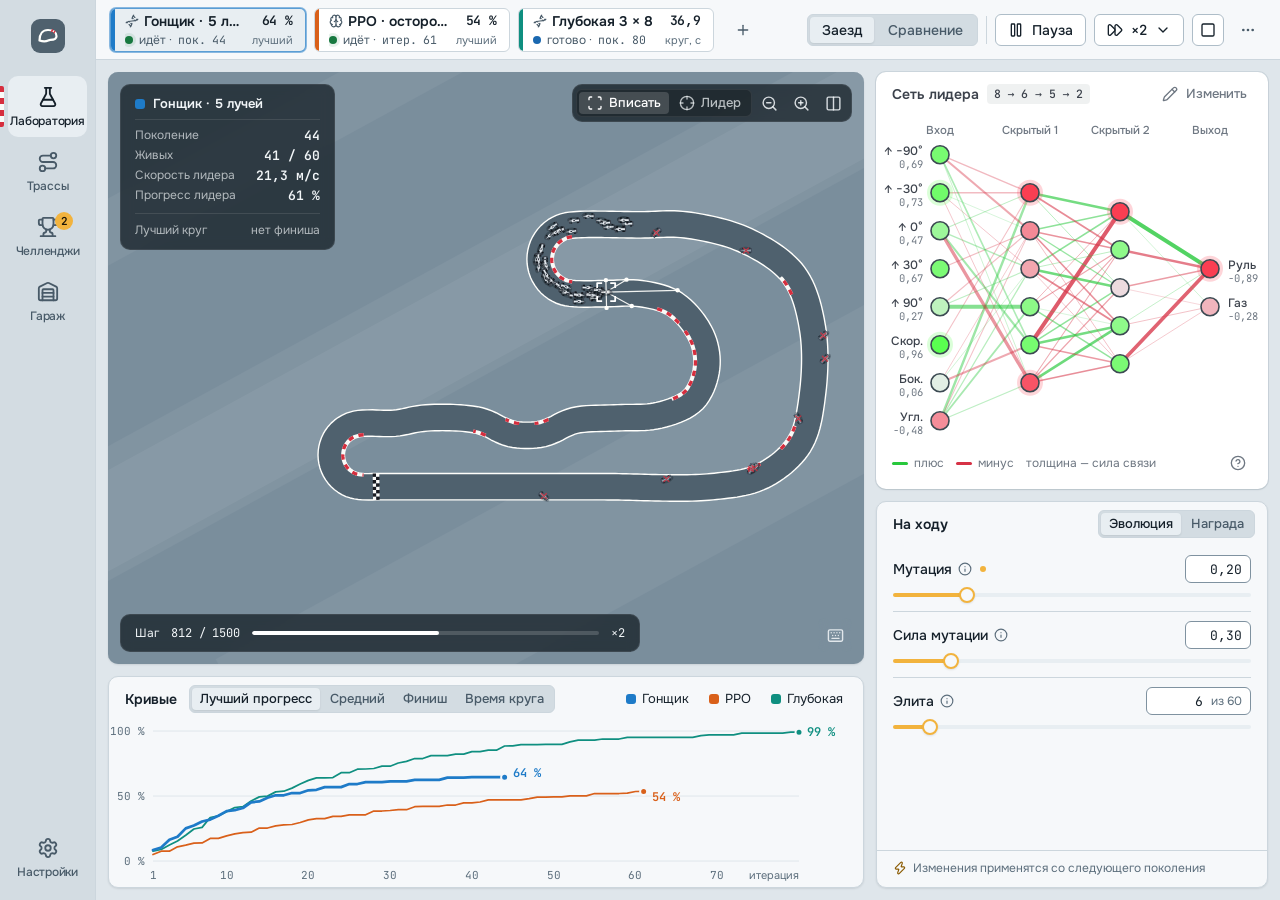
==== commit dd9a391a: "docs: polish lab ui prototype after review Fix split-view overlays, compact network labels and chart" ====
--- a/docs/design/lab-ui/prototype/lab.html
+++ b/docs/design/lab-ui/prototype/lab.html
@@ -57,6 +57,7 @@
           <button aria-pressed="false">×1</button><button aria-pressed="true">×2</button><button aria-pressed="false">×4</button><button aria-pressed="false">×8</button><button aria-pressed="false">макс</button>
         </div>
         <button class="btn speed-menu" title="Скорость симуляции (1–5)" aria-haspopup="menu"><svg class="icon"><use href="#i-fast-forward"/></svg><span class="mono">×2</span><svg class="icon"><use href="#i-chevron-down"/></svg></button>
+        <button class="btn btn-icon show-narrow" title="Настройки на ходу" aria-label="Настройки на ходу"><svg class="icon"><use href="#i-sliders-horizontal"/></svg></button>
         <button class="btn btn-icon" title="Остановить" aria-label="Остановить"><svg class="icon"><use href="#i-square"/></svg></button>
         <button class="btn btn-icon btn-ghost" title="Ещё" aria-label="Ещё действия" aria-haspopup="menu"><svg class="icon"><use href="#i-ellipsis"/></svg></button>
       </div>
@@ -73,6 +74,7 @@
               <dt>Живых</dt><dd>41 / 60</dd>
               <dt class="hud-extra">Скорость лидера</dt><dd class="hud-extra">21,3 м/с</dd>
               <dt>Прогресс лидера</dt><dd>61 %</dd>
+              <dt class="split-only">Шаг</dt><dd class="split-only">812 / 1500</dd>
               <div class="hud-lap hud-extra"><span style="color: rgba(242,246,248,.68)">Лучший круг</span><span style="color: rgba(242,246,248,.68)">нет финиша</span></div>
             </dl>
           </div>
@@ -178,7 +180,8 @@
       <section class="card curves" aria-labelledby="curves-title">
         <header class="card-head">
           <h2 class="card-title" id="curves-title">Кривые</h2>
-          <div class="seg seg-sm" data-seg role="group" aria-label="Показатель">
+          <select class="select show-narrow" aria-label="Показатель" style="height: 28px"><option>Лучший прогресс</option><option>Средний</option><option>Финишировали</option><option>Время круга</option></select>
+          <div class="seg seg-sm hide-narrow" data-seg role="group" aria-label="Показатель">
             <button aria-pressed="true">Лучший прогресс</button><button aria-pressed="false">Средний</button><button aria-pressed="false">Финиш</button><button aria-pressed="false">Время круга</button>
           </div>
           <div class="legend" aria-label="Запуски на графике">
@@ -215,8 +218,8 @@
   }
   window.render = function () {
     const C = Proto.css;
-    Proto.drawScene(document.getElementById('stageA'), { track: 'circuit', cars: 60, crashed: 9, progress: 0.61, spread: 70, seed: 11, padTop: 40, pad: 36, padLeft: split ? 36 : 210, padBottom: 64 });
-    if (split) Proto.drawScene(document.getElementById('stageB'), { track: 'circuit', cars: 32, crashed: 0, progress: 0.54, spread: 120, seed: 5, padTop: 120, pad: 30, padBottom: 30 });
+    Proto.drawScene(document.getElementById('stageA'), { track: 'circuit', cars: 60, crashed: 9, progress: 0.61, spread: 70, seed: 11, padTop: 40, pad: 36, padLeft: split ? 36 : 210, padBottom: split ? 70 : 64 });
+    if (split) Proto.drawScene(document.getElementById('stageB'), { track: 'circuit', cars: 32, crashed: 0, progress: 0.54, spread: 120, seed: 5, padTop: 120, pad: 30, padBottom: 70 });
     Proto.drawNetwork(document.getElementById('net'), {
       inputs: ['↑ −90°', '↑ −30°', '↑ 0°', '↑ 30°', '↑ 90°', 'Скор.', 'Бок.', 'Угл.'],
       hidden: [6, 5], outputs: ['Руль', 'Газ'], seed: 21,
--- a/docs/design/lab-ui/prototype/assets/lab.css
+++ b/docs/design/lab-ui/prototype/assets/lab.css
@@ -811,6 +811,10 @@
 }
 .stage-wrap { grid-area: stage; min-height: 0; display: grid; gap: var(--sp-3); grid-template-columns: minmax(0, 1fr); }
 .lab-body[data-view="split"] .stage-wrap { grid-template-columns: repeat(2, minmax(0, 1fr)); }
+.lab-body[data-view="split"] .stage-overlay.tr { top: auto; bottom: var(--sp-3); }
+.split-only { display: none; }
+.lab-body[data-view="split"] .split-only { display: block; }
+.lab-body[data-view="split"] .stage-overlay.bl, .lab-body[data-view="split"] .stage-overlay.br { display: none; }
 .stage {
   position: relative; min-height: 0; min-width: 0;
   border-radius: var(--r-m);
